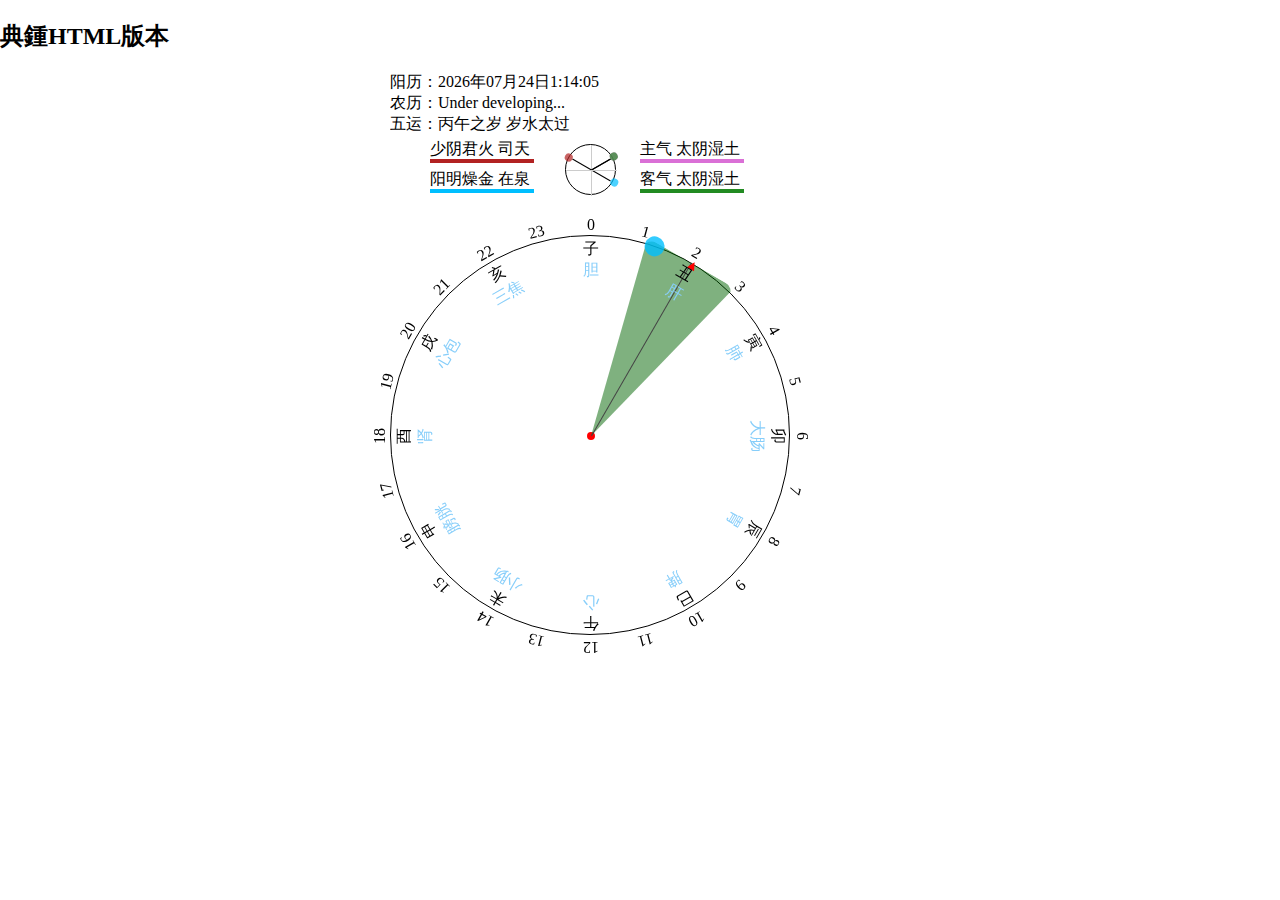
==== index.html @ 0390c871 "画出年运图和时钟的24小时，时辰以及对应的经络。" ====
﻿<!DOCTYPE html>
<html>
<head>
    <meta charset="utf-8"/>
    <title>YiClock v0.1 alpha</title>
    <link rel="stylesheet" type="text/css" href="clock.css"/>
</head>
<body>
<h2>典鍾HTML版本</h2>

<div id="YiClock">
    <div id="theDate">
        <div id="yangLi"></div>
        <div id="nongLi"></div>
    </div>

    <div id="theYunQi">
        <div id="wuYun"></div>
        <div id="siTian" class="siqi"></div>
        <div id="zhuQi" class="siqi"></div>
        <div id="zaiQuan" class="siqi"></div>
        <div id="keQi" class="siqi"></div>
        <div id="siqiShow">
            <div id="sitianRotation" class="siqiRotation"></div>
            <div id="zaiquanRotation" class="siqiRotation"></div>
            <div id="zhuqiRotation" class="siqiRotation"></div>
            <div id="keqiRotation" class="siqiRotation"></div>
        </div>
    </div>
    <div id="theClock">
        <div class="center"></div>
        <div id="shichenRotation"></div>
        <div id="time0" class="time24">
            <div class="timeNum">0</div>
            <div class="dizhi">子</div>
            <div class="zangfu">胆</div>
        </div>
        <div id="miaoRotation"></div>
        <div id="hourRotation"></div>
    </div>
</div>

<script type="text/javascript" src="jquery-1.5.1.js"></script>
<script type="text/javascript" src="YiClock.js"></script>
<script type="text/javascript">
    console.log("window.yiClock:", yiClock);
    yiClock.drawTimes();
    yiClock.start(function (yiClockTime) {
        $("#yangLi").html(["阳历：", yiClockTime.year, "年", yiClockTime.this_day, yiClockTime.this_time].join(""));
        $("#nongLi").html(["农历：", "Under developing..."].join(""));
        $("#wuYun").html(["五运：", yiClockTime.wuyun].join(""));
        $("#zhuQi").html(yiClockTime.zhuqi);
        $("#keQi").html(yiClockTime.keqi);
        $("#siTian").html(yiClockTime.show_sitian);
        $("#zaiQuan").html(yiClockTime.show_zaiquan);
        $('#miaoRotation').css('transform', 'rotate(' + yiClockTime.miao._rotation + 'deg)');
        $('#hourRotation').css('transform', 'rotate(' + yiClockTime.zhen._rotation + 'deg)');
        $('#shichenRotation').css('transform', 'rotate(' + (yiClockTime._rotation + 90) + 'deg)');
        $('#sitianRotation').css('transform', 'rotate(' + (yiClockTime.sitian_rotation + 180) + 'deg)');
        $('#zaiquanRotation').css('transform', 'rotate(' + (yiClockTime.zaiquan_rotation + 180) + 'deg)');
        $('#zhuqiRotation').css('transform', 'rotate(' + (yiClockTime.zhuqi_rotation + 180) + 'deg)');
        $('#keqiRotation').css('transform', 'rotate(' + (yiClockTime.keqi_rotation + 180) + 'deg)');
    });
</script>
</body>
</html>
---- clock.css ----
body, div {
    margin: 0;
    padding: 0;
}

#YiClock {
    position: relative;
    margin: 0 auto;
    width: 500px;
    /*border: 1px solid #DDD;*/
}

#YiClock div#theClock, #YiClock div#theYunQi, #YiClock div#theDate {
    position: relative;
    float: left;
    margin: 0 auto;
    width: 400px;
    clear: both;
}

.siqi {
    position: absolute;
    float: left;
    top: 25px;
    left: 40px;
}

.siqi:before {
    content: "";
    position: absolute;
    font-size: 0;
    border: 2px solid firebrick;

    width: 100px;
    height: 0px;
    top: 20px;
    left: 0px;
}

#zaiQuan:before {
    border-color: deepskyblue;
}

#zhuQi:before {
    border-color: orchid;
}

#keQi:before {
    border-color: forestgreen;
}

#zhuQi {

}

#keQi, #zaiQuan {
    top: 55px;
}

#zhuQi, #keQi {
    left: 250px;
}

#siqiShow {
    position: absolute;
    width: 51px;
    height: 51px;
    top: 30px;
    left: 175px;
    border: 1px solid black;
    border-radius: 50%;
    -webkit-box-sizing: border-box;
    -moz-box-sizing: border-box;
    box-sizing: border-box;
}

#siqiShow:before, #siqiShow:after {
    content: "";
    position: absolute;
    top: 0;
    left: 25px;
    line-height: 0;
    width: 1px;
    height: 51px;
    background-color: #CCC;
}

#siqiShow:after {
    transform: rotate(90deg);
}

#siqiShow .siqiRotation {
    position: absolute;
    left: 25px;
    top: 3px;
    width: 1px;
    height: 22px;
    background: #000;
    -webkit-transform-origin: 50% 100%;
    -moz-transform-origin: 50% 100%;
    -ms-transform-origin: 50% 100%;
    -o-transform-origin: 50% 100%;
    transform-origin: 50% 100%;
}

#siqiShow .siqiRotation:before {
    position: absolute;
    content: "";
    left: -4px;
    top: -8px;
    width: 8px;
    height: 8px;
    background-color: firebrick;
    border-radius: 50%;
    opacity: .7;
}

#siqiShow #zaiquanRotation:before {
    background-color: deepskyblue
}

#siqiShow #zhuqiRotation:before {
    background-color: orchid
}

#siqiShow #keqiRotation:before {
    background-color: forestgreen
}

#theClock {
    /*position: absolute;*/
    top: 100px;
    /*left: 40px;*/
    width: 400px;
    height: 400px;
    border: 1px solid black;
    -webkit-box-sizing: border-box;
    -moz-box-sizing: border-box;
    box-sizing: border-box;
    border-radius: 50%;
}

#theClock .center {
    position: absolute;
    width: 0;
    height: 0;
    left: 200px;
    top: 200px;
    border: 4px solid red;
    -webkit-box-sizing: border-box;
    -moz-box-sizing: border-box;
    box-sizing: border-box;
    -webkit-border-radius: 50%;
    -moz-border-radius: 50%;
    border-radius: 50%;
    transform: translate3d(-4px, -4px, -4px);
}

#theClock .time24 {
    position: absolute;
    left: 180px;
    top: -20px;
    width: 40px;
    height: 220px;
    border: 0px solid red;
    -webkit-box-sizing: border-box;
    -moz-box-sizing: border-box;
    box-sizing: border-box;
    text-align: center;
    -webkit-transform-origin: 50% 100%;
    -moz-transform-origin: 50% 100%;
    -ms-transform-origin: 50% 100%;
    -o-transform-origin: 50% 100%;
    transform-origin: 50% 100%;
}

#theClock .time24 .dizhi {
    position: relative;
    top: 5px;
}

#theClock .time24 .zangfu {
    position: relative;
    color: lightskyblue;
    top: 5px;
}

#miaoRotation {
    position: absolute;
    left: 200px;
    width: 1px;
    height: 200px;
    border: none;
    background-color: #444;
    -webkit-transform-origin: 50% 100%;
    -moz-transform-origin: 50% 100%;
    -ms-transform-origin: 50% 100%;
    -o-transform-origin: 50% 100%;
    transform-origin: 50% 100%;
}

#miaoRotation:before {
    content: "▲";
    position: absolute;
    top: -5px;
    left: -4px;
    font-size: 14px;
    line-height: 14px;
    color: red;
}

#hourRotation {
    position: absolute;
    width: 20px;
    height: 20px;
    left: 190px;
    top: -10px;
    background-color: rgba(0, 191, 255, .8);
    border-radius: 50%;
    -webkit-transform-origin: 50% 210px;
    -moz-transform-origin: 50% 210px;
    -ms-transform-origin: 50% 210px;
    -o-transform-origin: 50% 210px;
    transform-origin: 50% 210px;
}

#shichenRotation {
    position: absolute;
    top: 150px;
    width: 0px;
    left: 000px;
    height: 0px;
    border: 50px solid transparent;
    border-left: 200px solid darkgreen;
    border-right: 200px yellow;
    border-radius: 10px;
    -webkit-box-sizing: border-box;
    -moz-box-sizing: border-box;
    box-sizing: border-box;
    opacity: .5;
    /*transform:rotate(190deg);*/
    transform-origin: 200px 50px;
}
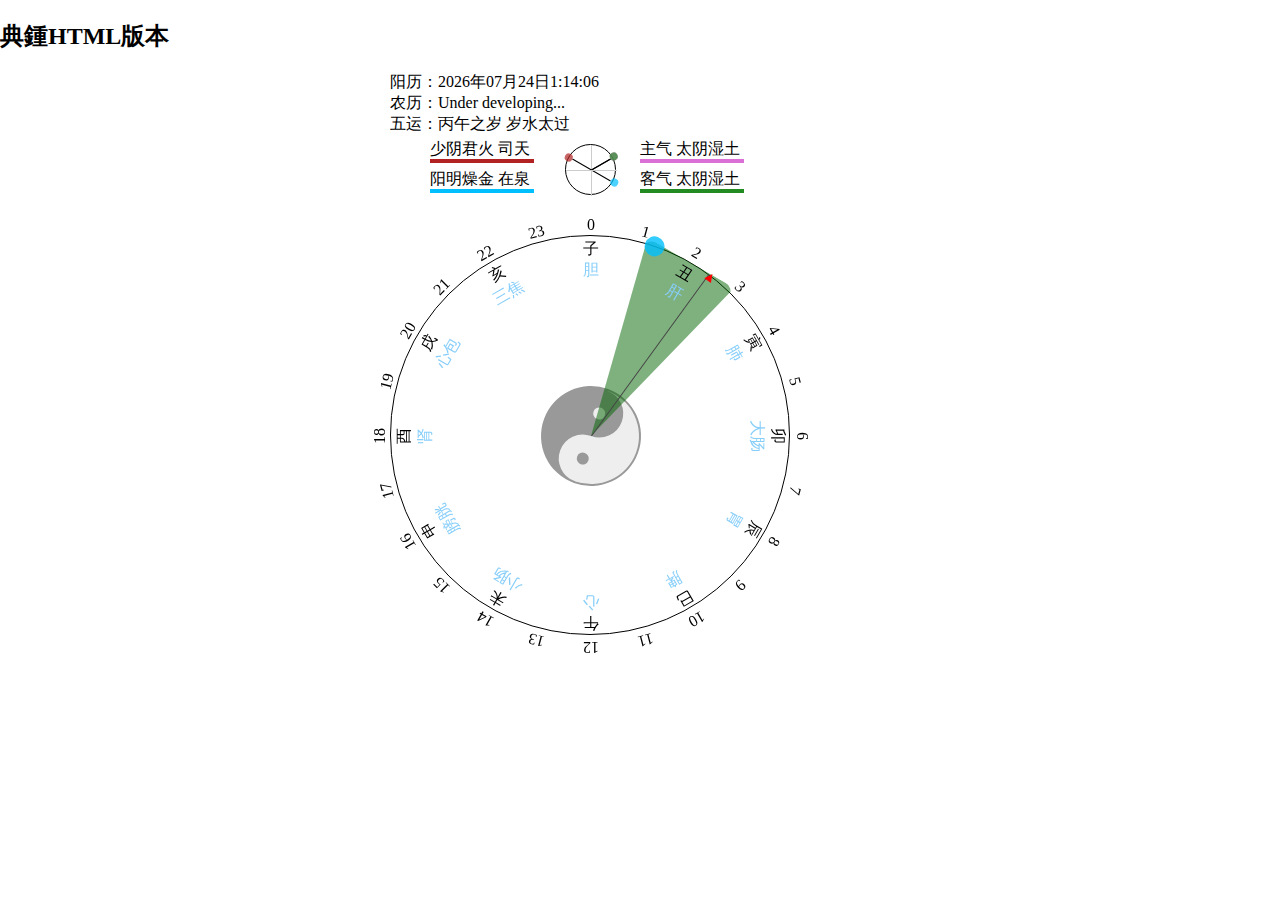
==== commit 18fbc6d5: "Merge branch 'feature/draw_the_clock_as_dianzhong' into develop 初步实现典钟的功能，细节待补充，不一定和典钟完全相同。" ====
--- a/index.html
+++ b/index.html
@@ -29,6 +29,7 @@
     </div>
     <div id="theClock">
         <div class="center"></div>
+        <div id="yin-yang"></div>
         <div id="shichenRotation"></div>
         <div id="time0" class="time24">
             <div class="timeNum">0</div>
--- a/clock.css
+++ b/clock.css
@@ -240,4 +240,42 @@
     opacity: .5;
     /*transform:rotate(190deg);*/
     transform-origin: 200px 50px;
+}
+
+#yin-yang {
+    width: 96px;
+    height: 48px;
+    background: #eee;
+    border-color: #999;
+    border-style: solid;
+    border-width: 2px 2px 50px 2px;
+    border-radius: 100%;
+    position: absolute;
+    top:150px;
+    left:150px;
+    transform:rotate(110deg);
+}
+
+#yin-yang:before {
+    content: "";
+    position: absolute;
+    top: 50%;
+    left: 0;
+    background: #eee;
+    border: 18px solid #999;
+    border-radius: 100%;
+    width: 12px;
+    height: 12px;
+}
+
+#yin-yang:after {
+    content: "";
+    position: absolute;
+    top: 50%;
+    left: 50%;
+    background: #999;
+    border: 18px solid #eee;
+    border-radius:100%;
+    width: 12px;
+    height: 12px;
 }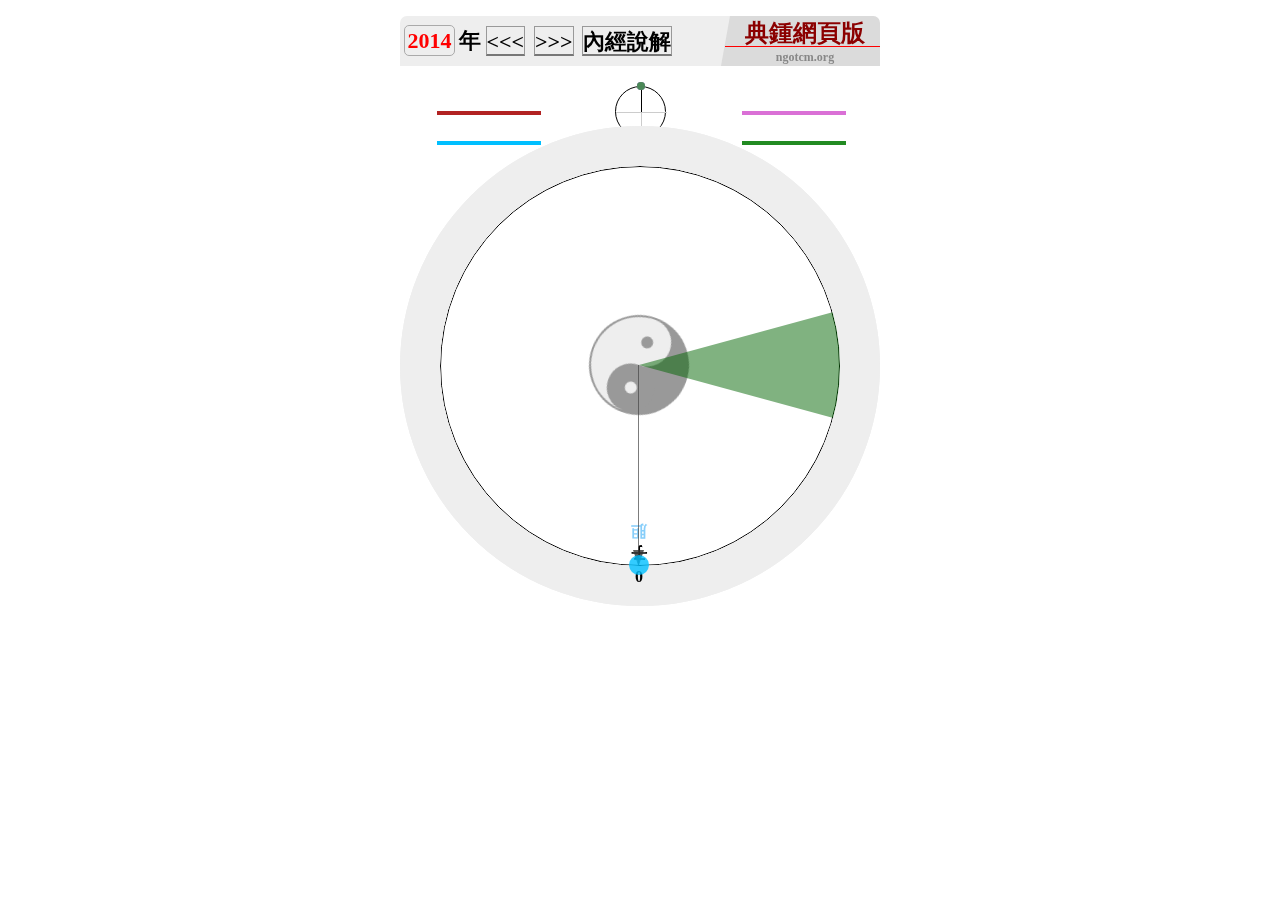
==== commit 58bfed70: "Merge branch 'feature/improve_for_mobile_browsers' into develop 基本實現典鍾的邏輯和界面效果，河圖和洛書以及八卦部分待增加。" ====
--- a/index.html
+++ b/index.html
@@ -2,20 +2,31 @@
 <html>
 <head>
     <meta charset="utf-8"/>
-    <title>YiClock v0.1 alpha</title>
+    <title>YiClock v0.1</title>
+    <meta name="viewport" content="width=device-width, initial-scale=1">
+    <meta name="apple-mobile-web-app-capable" content="yes">
+    <meta name="apple-mobile-web-app-status-bar-style" content="black-translucent"/>
+    <link href="clock128.png" rel="shortcut icon" type="image/x-icon">
     <link rel="stylesheet" type="text/css" href="clock.css"/>
 </head>
 <body>
-<h2>典鍾HTML版本</h2>
-
 <div id="YiClock">
     <div id="theDate">
-        <div id="yangLi"></div>
-        <div id="nongLi"></div>
+        <a href="//ngotcm.org/">
+            <div id="logo">典鍾網頁版
+                <div>ngotcm.org</div>
+            </div>
+        </a>
+
+        <div><span id="theYear">2014</span>年</div>
+        <div id="btYearLess" class="button"><<<</div>
+        <div id="btYearIncrease" class="button">>>></div>
+        <div id="btLinkNeijing" class="button">內經說解</div>
     </div>
 
     <div id="theYunQi">
         <div id="wuYun"></div>
+        <div id="theTime"></div>
         <div id="siTian" class="siqi"></div>
         <div id="zhuQi" class="siqi"></div>
         <div id="zaiQuan" class="siqi"></div>
@@ -31,6 +42,7 @@
         <div class="center"></div>
         <div id="yin-yang"></div>
         <div id="shichenRotation"></div>
+        <div class="maskLayer"></div>
         <div id="time0" class="time24">
             <div class="timeNum">0</div>
             <div class="dizhi">子</div>
@@ -41,26 +53,75 @@
     </div>
 </div>
 
-<script type="text/javascript" src="jquery-1.5.1.js"></script>
+<script type="text/javascript" src="http://ajax.aspnetcdn.com/ajax/jQuery/jquery-2.1.1.min.js"></script>
 <script type="text/javascript" src="YiClock.js"></script>
 <script type="text/javascript">
-    console.log("window.yiClock:", yiClock);
-    yiClock.drawTimes();
+    //console.log("window.yiClock:", yiClock);
+    function rotation(attr, deg) {
+        var result = {};
+
+        result['-webkit-' + attr] = deg;
+        result['-moz-' + attr] = deg;
+        result[attr] = deg;
+
+        return result;
+    }
+
+    var $theTime = $('#theTime');
+    var $wuYun = $("#wuYun");
+    var $zhuQi = $("#zhuQi");
+    var $keQi = $("#keQi");
+    var $siTian = $("#siTian");
+    var $zaiQuan = $("#zaiQuan");
+    var $miaoRotation = $('#miaoRotation');
+    var $hourRotation = $('#hourRotation');
+    var $shichenRotation = $('#shichenRotation');
+    var $sitianRotation = $('#sitianRotation');
+    var $zaiquanRotation = $('#zaiquanRotation');
+    var $zhuqiRotation = $('#zhuqiRotation');
+    var $keqiRotation = $('#keqiRotation');
+    var $theYear = $('#theYear');
+
+    function drawYunqi(yiClockTime) {
+        $theYear.text(yiClockTime.tmpYear);
+        $wuYun.html(yiClockTime.wuyun);
+        $zhuQi.html(yiClockTime.zhuqi);
+        $keQi.html(yiClockTime.keqi);
+        $siTian.html(yiClockTime.show_sitian);
+        $zaiQuan.html(yiClockTime.show_zaiquan);
+        $sitianRotation.css(rotation('transform', 'rotate(' + (yiClockTime.sitian_rotation + 180) + 'deg)'));
+        $zaiquanRotation.css(rotation('transform', 'rotate(' + (yiClockTime.zaiquan_rotation + 180) + 'deg)'));
+        $zhuqiRotation.css(rotation('transform', 'rotate(' + (yiClockTime.zhuqi_rotation + 180) + 'deg)'));
+        $keqiRotation.css(rotation('transform', 'rotate(' + (yiClockTime.keqi_rotation + 180) + 'deg)'));
+    }
+
+    yiClock.initClock(function (yiClockTime) {
+        drawYunqi(yiClockTime);
+    });
+
     yiClock.start(function (yiClockTime) {
-        $("#yangLi").html(["阳历：", yiClockTime.year, "年", yiClockTime.this_day, yiClockTime.this_time].join(""));
-        $("#nongLi").html(["农历：", "Under developing..."].join(""));
-        $("#wuYun").html(["五运：", yiClockTime.wuyun].join(""));
-        $("#zhuQi").html(yiClockTime.zhuqi);
-        $("#keQi").html(yiClockTime.keqi);
-        $("#siTian").html(yiClockTime.show_sitian);
-        $("#zaiQuan").html(yiClockTime.show_zaiquan);
-        $('#miaoRotation').css('transform', 'rotate(' + yiClockTime.miao._rotation + 'deg)');
-        $('#hourRotation').css('transform', 'rotate(' + yiClockTime.zhen._rotation + 'deg)');
-        $('#shichenRotation').css('transform', 'rotate(' + (yiClockTime._rotation + 90) + 'deg)');
-        $('#sitianRotation').css('transform', 'rotate(' + (yiClockTime.sitian_rotation + 180) + 'deg)');
-        $('#zaiquanRotation').css('transform', 'rotate(' + (yiClockTime.zaiquan_rotation + 180) + 'deg)');
-        $('#zhuqiRotation').css('transform', 'rotate(' + (yiClockTime.zhuqi_rotation + 180) + 'deg)');
-        $('#keqiRotation').css('transform', 'rotate(' + (yiClockTime.keqi_rotation + 180) + 'deg)');
+        $theTime.html([yiClockTime.this_day, yiClockTime.this_time].join('&nbsp;&nbsp;'));
+        $miaoRotation.css(rotation('transform', 'rotate(' + yiClockTime.miao._rotation + 'deg)'));
+        $hourRotation.css(rotation('transform', 'rotate(' + yiClockTime.zhen._rotation + 'deg)'));
+        $shichenRotation.css(rotation('transform', 'rotate(' + (yiClockTime._rotation + 90) + 'deg)'));
+    });
+
+
+    $(function () {
+        $('#btYearIncrease').on('click', function () {
+            $y.changeYear(1, function (yiClockTime) {
+                drawYunqi(yiClockTime);
+            });
+        });
+        $('#btYearLess').on('click', function () {
+            $y.changeYear(-1, function (yiClockTime) {
+                drawYunqi(yiClockTime);
+            });
+        });
+        window.scrollbars.scrollTop = 1;
+        setTimeout(function () {
+            window.scrollTo(0, 1);
+        }, 0);
     });
 </script>
 </body>
--- a/clock.css
+++ b/clock.css
@@ -1,21 +1,176 @@
+body {
+    -webkit-user-select: none;
+    -webkit-tap-highlight-color: rgba(0, 0, 0, 0);
+    -webkit-touch-callout: none;
+    -webkit-webkit-outline: none;
+}
+
 body, div {
     margin: 0;
     padding: 0;
+    -webkit-transform: translate3d(0, 0, 0);
+}
+
+a {
+    text-decoration: none;
 }
 
 #YiClock {
     position: relative;
-    margin: 0 auto;
+    display: block;
+    margin: 1em auto;
     width: 500px;
+    height: 610px;
+    background-color: #FFF;
+    border: none;
     /*border: 1px solid #DDD;*/
 }
 
 #YiClock div#theClock, #YiClock div#theYunQi, #YiClock div#theDate {
     position: relative;
-    float: left;
     margin: 0 auto;
     width: 400px;
     clear: both;
+    font-size: 16px;
+    font-weight: 600;
+}
+
+#YiClock div#theDate {
+    margin: 0 auto;
+    background-color: #EEE;
+    width: 480px;
+    height: 50px;
+    border-top-left-radius: 7px;
+    border-top-right-radius: 7px;
+}
+
+#YiClock div#theYunQi {
+    width: 480px;
+}
+
+#theDate div {
+    float: left;
+    line-height: 50px;
+    font-size: 22px;
+}
+
+#theDate span#theYear {
+    margin: 0 .2em;
+    padding: .1em;
+    font-weight: 800;
+    color: red;
+    border: 1px solid #AAA;
+    border-radius: 5px;
+}
+
+#theDate .button {
+    margin: 10px .2em;
+    height: 30px;
+    line-height: 30px;
+    border: 1px solid #999;
+    border-bottom: 2px solid #777;
+    -webkit-box-sizing: border-box;
+    -moz-box-sizing: border-box;
+    box-sizing: border-box;
+    cursor: pointer;
+}
+
+.button:hover {
+    background-color: lightyellow;
+}
+
+#theDate div#logo {
+    position: relative;
+    float: right;
+    width: 150px;
+    height: 50px;
+    text-align: center;
+    border: 0px solid red;
+    -webkit-box-sizing: border-box;
+    -moz-box-sizing: border-box;
+    box-sizing: border-box;
+    background-color: rgba(199, 199, 199, .5);
+    font-size: 24px;
+    line-height: 34px;
+    font-weight: 600;
+    color: darkred;
+    border-top-right-radius: 7px;
+}
+
+#theDate div#logo:hover {
+    background-color: lightskyblue;
+}
+
+#logo:hover:before {
+    position: absolute;
+    left: -18px;
+    top: 0px;
+    content: "";
+    width: 0;
+    height: 0;
+    line-height: 0;
+    font-size: 0;
+    border: 9px solid lightskyblue;
+    border-top: 50px solid transparent;
+    border-left-color: transparent;
+    border-bottom: none;
+    -webkit-box-sizing: border-box;
+    -moz-box-sizing: border-box;
+    box-sizing: border-box;
+}
+
+#logo:before {
+    position: absolute;
+    left: -18px;
+    top: 0px;
+    content: "";
+    width: 0;
+    height: 0;
+    line-height: 0;
+    font-size: 0;
+    border: 9px solid rgba(199, 199, 199, .5);
+    border-top: 50px solid transparent;
+    border-left-color: transparent;
+    border-bottom: none;
+    -webkit-box-sizing: border-box;
+    -moz-box-sizing: border-box;
+    box-sizing: border-box;
+}
+
+#logo:after {
+    position: absolute;
+    top: 30px;
+    left: -5px;
+    content: "";
+    width: 155px;
+    height: 1px;
+    background-color: red;
+}
+
+#logo div {
+    width: 100%;
+    border: none;
+    font-size: 12px;
+    line-height: 15px;
+    color: #888;
+}
+
+#nongLi {
+    display: none;
+}
+
+#wuYun, #theTime {
+    float: left;
+    color: firebrick;
+    font-size: 18px;
+    line-height: 22px;
+    font-weight: 800;
+}
+
+#theTime {
+    color: #777;
+    margin-left: 2em;
+    font-size: 16px;
 }
 
 .siqi {
@@ -34,7 +189,7 @@
     width: 100px;
     height: 0px;
     top: 20px;
-    left: 0px;
+    left: -3px;
 }
 
 #zaiQuan:before {
@@ -58,15 +213,15 @@
 }
 
 #zhuQi, #keQi {
-    left: 250px;
+    left: 345px;
 }
 
 #siqiShow {
     position: absolute;
     width: 51px;
     height: 51px;
-    top: 30px;
-    left: 175px;
+    top: 20px;
+    left: 215px;
     border: 1px solid black;
     border-radius: 50%;
     -webkit-box-sizing: border-box;
@@ -86,6 +241,7 @@
 }
 
 #siqiShow:after {
+    -webkit-transform: rotate(90deg);
     transform: rotate(90deg);
 }
 
@@ -138,6 +294,22 @@
     -moz-box-sizing: border-box;
     box-sizing: border-box;
     border-radius: 50%;
+    -webkit-transform: rotate(180deg);
+    transform: rotate(180deg);
+}
+
+#theClock:before, #theClock .maskLayer {
+    content: "";
+    position: absolute;
+    width: 400px;
+    height: 400px;
+    left: -41px;
+    top: -41px;
+    border: 40px solid #eee;
+    -webkit-box-sizing: content-box;
+    -moz-box-sizing: content-box;
+    box-sizing: content-box;
+    border-radius: 50%;
 }
 
 #theClock .center {
@@ -153,6 +325,7 @@
     -webkit-border-radius: 50%;
     -moz-border-radius: 50%;
     border-radius: 50%;
+    -webkit-transform: translate3d(-4px, -4px, -4px);
     transform: translate3d(-4px, -4px, -4px);
 }
 
@@ -190,8 +363,11 @@
     left: 200px;
     width: 1px;
     height: 200px;
-    border: none;
-    background-color: #444;
+    border: 0px solid transparent;
+    -webkit-box-sizing: border-box;
+    -moz-box-sizing: border-box;
+    box-sizing: border-box;
+    background-color: rgba(68, 68, 68, .7);
     -webkit-transform-origin: 50% 100%;
     -moz-transform-origin: 50% 100%;
     -ms-transform-origin: 50% 100%;
@@ -200,13 +376,22 @@
 }
 
 #miaoRotation:before {
-    content: "▲";
-    position: absolute;
-    top: -5px;
-    left: -4px;
-    font-size: 14px;
-    line-height: 14px;
-    color: red;
+    content: "";
+    position: absolute;
+    width: 1px;
+    height: 0;
+    margin: 0 auto;
+    top: 0;
+    left: -5px;
+    font-size: 0;
+    line-height: 0;
+    border: 5px solid transparent;
+    border-top: none;
+    border-bottom: 15px solid rgba(51, 51, 51, .8);
+}
+
+.sanjiao {
+
 }
 
 #hourRotation {
@@ -226,20 +411,21 @@
 
 #shichenRotation {
     position: absolute;
-    top: 150px;
+    top: 140px;
     width: 0px;
-    left: 000px;
+    left: -20px;
     height: 0px;
-    border: 50px solid transparent;
-    border-left: 200px solid darkgreen;
-    border-right: 200px yellow;
-    border-radius: 10px;
+    border: 60px solid transparent;
+    border-left: 220px solid darkgreen;
+    border-right: none;
     -webkit-box-sizing: border-box;
     -moz-box-sizing: border-box;
     box-sizing: border-box;
     opacity: .5;
     /*transform:rotate(190deg);*/
-    transform-origin: 200px 50px;
+
+    -webkit-transform-origin: 100% 50%;
+    transform-origin: 100% 50%;
 }
 
 #yin-yang {
@@ -251,9 +437,10 @@
     border-width: 2px 2px 50px 2px;
     border-radius: 100%;
     position: absolute;
-    top:150px;
-    left:150px;
-    transform:rotate(110deg);
+    top: 150px;
+    left: 150px;
+    -webkit-transform: rotate(110deg);
+    transform: rotate(110deg);
 }
 
 #yin-yang:before {
@@ -275,7 +462,7 @@
     left: 50%;
     background: #999;
     border: 18px solid #eee;
-    border-radius:100%;
+    border-radius: 100%;
     width: 12px;
     height: 12px;
-}+}
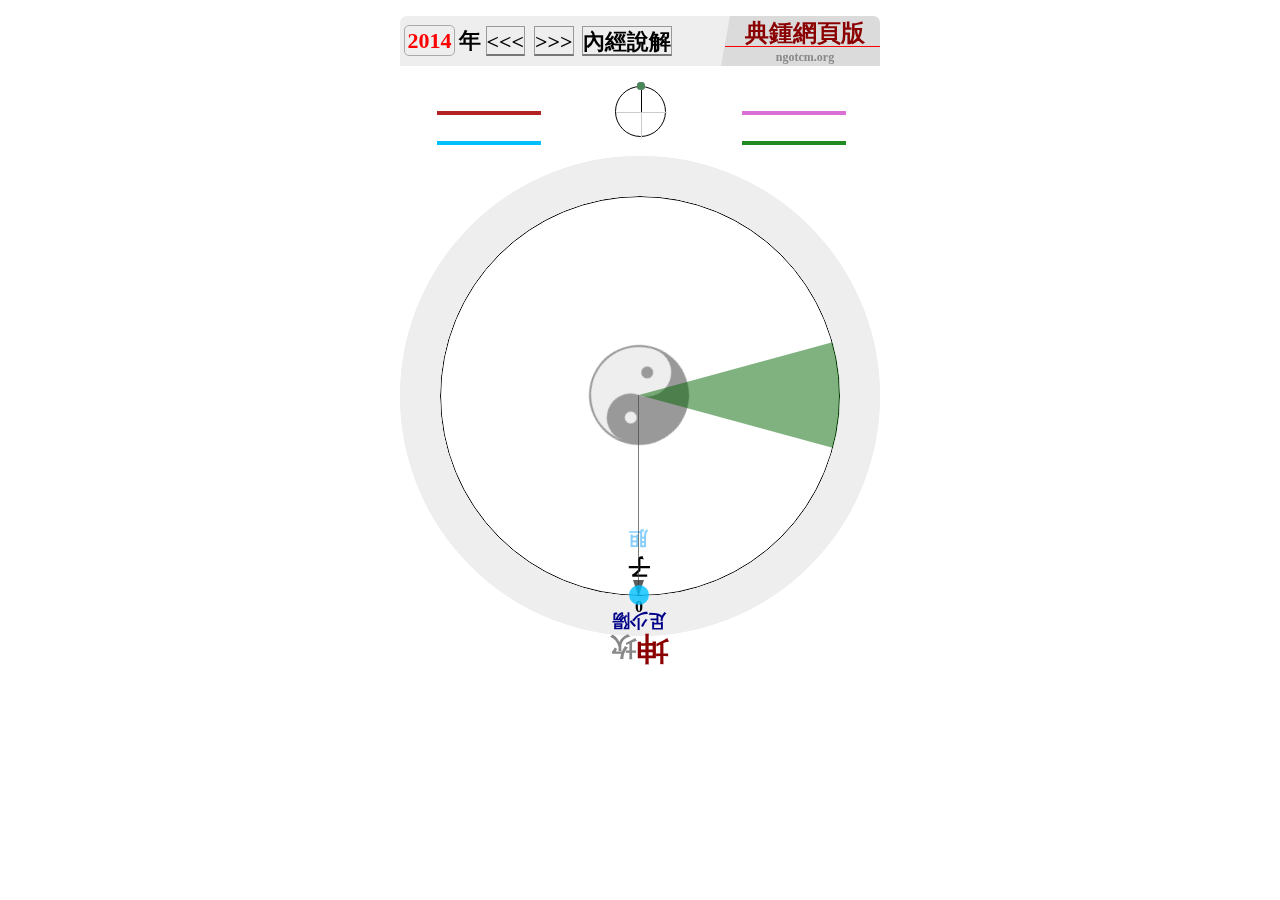
==== commit dd2a42ba: "增加先天八卦和後天八卦的顯示，增加臟腑對應的經絡顯示，改進樣式" ====
--- a/index.html
+++ b/index.html
@@ -47,6 +47,8 @@
             <div class="timeNum">0</div>
             <div class="dizhi">子</div>
             <div class="zangfu">胆</div>
+            <div class="jingluo">足少陽</div>
+            <div class="bagua"><span class="x">坤</span><span class="h">坎</span></div>
         </div>
         <div id="miaoRotation"></div>
         <div id="hourRotation"></div>
@@ -54,6 +56,7 @@
 </div>
 
 <script type="text/javascript" src="http://ajax.aspnetcdn.com/ajax/jQuery/jquery-2.1.1.min.js"></script>
+<!--<script type="text/javascript" src="jquery.min.js"></script>-->
 <script type="text/javascript" src="YiClock.js"></script>
 <script type="text/javascript">
     //console.log("window.yiClock:", yiClock);
--- a/clock.css
+++ b/clock.css
@@ -285,7 +285,7 @@
 
 #theClock {
     /*position: absolute;*/
-    top: 100px;
+    top: 130px;
     /*left: 40px;*/
     width: 400px;
     height: 400px;
@@ -349,13 +349,39 @@
 
 #theClock .time24 .dizhi {
     position: relative;
-    top: 5px;
+
+    top: 15px;
+    font-size:1.4em;
 }
 
 #theClock .time24 .zangfu {
     position: relative;
+    font-size:1.2em;
     color: lightskyblue;
-    top: 5px;
+    top: 15px;
+}
+
+#theClock .time24 .jingluo {
+    position: absolute;
+    top: -18px;
+    left: -.5em;
+    width: 3.3em;
+    color: #008;
+    font-size: 1.1em;
+}
+#theClock .time24 .bagua {
+    position:absolute;
+    top:-55px;
+    left:-15px;
+    width:70px;
+    height:30px;
+    /*border:1px solid red;*/
+    font-size:2em;
+    color:darkred;
+}
+#theClock .time24 .bagua span.h{
+    font-size:.8em;
+    color:#888;
 }
 
 #miaoRotation {
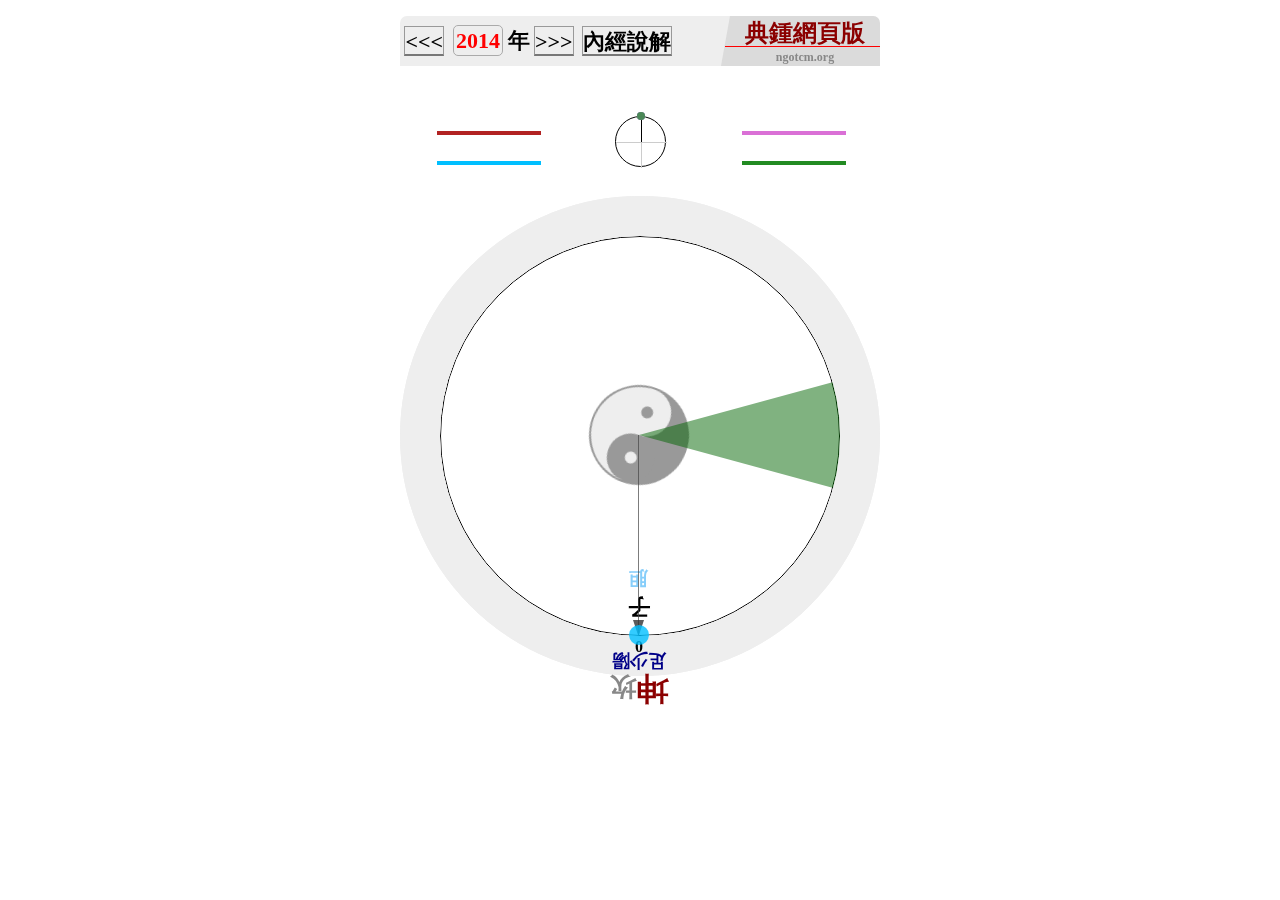
==== commit 291ef0b7: "Disable mobile scale. Improve layout." ====
--- a/index.html
+++ b/index.html
@@ -2,8 +2,18 @@
 <html>
 <head>
     <meta charset="utf-8"/>
-    <title>YiClock v0.1</title>
-    <meta name="viewport" content="width=device-width, initial-scale=1">
+    <title>YiClock v0.2</title>
+    <script>
+        var appWidth = 550;
+        var windowWidth = screen.availWidth;
+
+        var scale = windowWidth / appWidth;
+        console.log('scale:', scale);
+
+        var metaScale = '<meta name="viewport" content="width=device-width,initial-scale=' + scale + ', maximum-scale=' + scale + '">';
+        console.log(metaScale);
+        document.writeln(metaScale);
+    </script>
     <meta name="apple-mobile-web-app-capable" content="yes">
     <meta name="apple-mobile-web-app-status-bar-style" content="black-translucent"/>
     <link href="clock128.png" rel="shortcut icon" type="image/x-icon">
@@ -18,8 +28,8 @@
             </div>
         </a>
 
+        <div id="btYearLess" class="button"><<<</div>
         <div><span id="theYear">2014</span>年</div>
-        <div id="btYearLess" class="button"><<<</div>
         <div id="btYearIncrease" class="button">>>></div>
         <div id="btLinkNeijing" class="button">內經說解</div>
     </div>
@@ -55,7 +65,7 @@
     </div>
 </div>
 
-<script type="text/javascript" src="http://ajax.aspnetcdn.com/ajax/jQuery/jquery-2.1.1.min.js"></script>
+<script type="text/javascript" src="//ajax.aspnetcdn.com/ajax/jQuery/jquery-2.1.1.min.js"></script>
 <!--<script type="text/javascript" src="jquery.min.js"></script>-->
 <script type="text/javascript" src="YiClock.js"></script>
 <script type="text/javascript">
--- a/clock.css
+++ b/clock.css
@@ -3,6 +3,8 @@
     -webkit-tap-highlight-color: rgba(0, 0, 0, 0);
     -webkit-touch-callout: none;
     -webkit-webkit-outline: none;
+    -webkit-mini-width:550px;
+    min-width:550px;
 }
 
 body, div {
@@ -20,7 +22,7 @@
     display: block;
     margin: 1em auto;
     width: 500px;
-    height: 610px;
+    height: 730px;
     background-color: #FFF;
     border: none;
     /*border: 1px solid #DDD;*/
@@ -46,6 +48,7 @@
 
 #YiClock div#theYunQi {
     width: 480px;
+    padding-top: 10px;
 }
 
 #theDate div {
@@ -176,7 +179,7 @@
 .siqi {
     position: absolute;
     float: left;
-    top: 25px;
+    top: 45px;
     left: 40px;
 }
 
@@ -209,7 +212,7 @@
 }
 
 #keQi, #zaiQuan {
-    top: 55px;
+    top: 75px;
 }
 
 #zhuQi, #keQi {
@@ -220,7 +223,7 @@
     position: absolute;
     width: 51px;
     height: 51px;
-    top: 20px;
+    top: 50px;
     left: 215px;
     border: 1px solid black;
     border-radius: 50%;
@@ -285,7 +288,7 @@
 
 #theClock {
     /*position: absolute;*/
-    top: 130px;
+    top: 160px;
     /*left: 40px;*/
     width: 400px;
     height: 400px;
